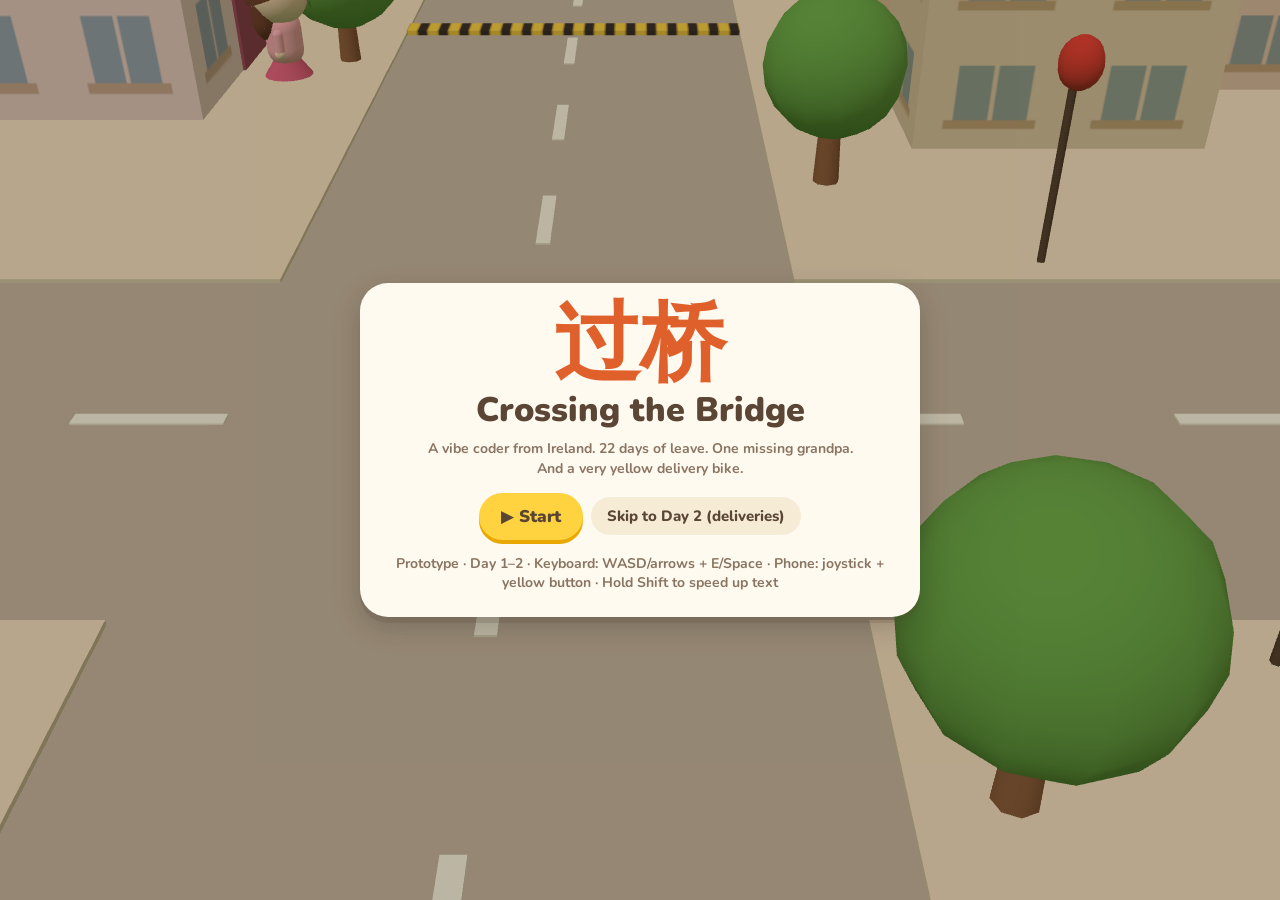
==== prototype/index.html @ b1d54d60 "Add playable browser prototype (Day 1-2: prologue, deliveries, Bowl Lab) Three.js prototype to test " ====
<!doctype html>
<html lang="en">
<head>
<meta charset="utf-8">
<meta name="viewport" content="width=device-width, initial-scale=1, maximum-scale=1, user-scalable=no">
<title>Crossing the Bridge</title>
<link rel="preconnect" href="https://fonts.googleapis.com">
<link rel="stylesheet" href="https://fonts.googleapis.com/css2?family=Nunito:wght@600;800;900&display=swap">
<link rel="stylesheet" href="style.css">
<script type="importmap">{ "imports": { "three": "./vendor/three.module.min.js" } }</script>
</head>
<body>
<canvas id="scene"></canvas>

<div id="ui">
  <div id="hud" class="hidden">
    <div id="hud-left">
      <div id="objective" class="pill hidden"></div>
      <div id="run-card" class="hidden"></div>
    </div>
    <div id="hud-right">
      <div id="clock" class="pill"></div>
      <div id="money" class="pill"></div>
      <button id="btn-orders" class="pill btn hidden">📱 Orders</button>
      <button id="btn-sound" class="pill btn" title="Sound on/off">🔊</button>
    </div>
    <div id="compass" class="hidden"><div id="compass-arrow">▲</div></div>
  </div>

  <div id="floating"></div>
  <div id="prompt" class="hidden"></div>
  <div id="toast" class="hidden"></div>

  <div id="dialogue" class="hidden">
    <div id="dlg-name"></div>
    <div id="dlg-zh"></div>
    <div id="dlg-text"></div>
    <div id="dlg-tr"></div>
    <div id="dlg-caret">▼</div>
  </div>
  <div id="choices" class="hidden"></div>

  <div id="panel" class="hidden"></div>
  <div id="danmaku"></div>
  <div id="reveal" class="hidden"></div>
  <div id="fade"><div id="fade-text"></div></div>

  <div id="touch" class="hidden">
    <div id="joy"><div id="joy-knob"></div></div>
    <button id="act-btn">E</button>
  </div>
</div>

<script type="module" src="src/main.js"></script>
</body>
</html>
---- prototype/style.css ----
:root {
  --cream: #fffaf0;
  --cream-2: #f6ecd6;
  --ink: #5b4636;
  --ink-soft: #8a7562;
  --duck: #ffd23f;
  --duck-dark: #e8a800;
  --berry: #4a7bd8;
  --good: #49b26a;
  --close: #f0b429;
  --bad: #e2574c;
  --shadow: 0 6px 0 rgba(91, 70, 54, 0.18), 0 10px 30px rgba(0, 0, 0, 0.18);
}

* { box-sizing: border-box; }

html, body {
  margin: 0;
  height: 100%;
  overflow: hidden;
  background: #bfe6ff;
  font-family: "Nunito", system-ui, sans-serif;
  color: var(--ink);
  -webkit-user-select: none;
  user-select: none;
  touch-action: none;
}

#scene { position: fixed; inset: 0; width: 100%; height: 100%; display: block; }
#ui { position: fixed; inset: 0; pointer-events: none; }
#ui > * { pointer-events: auto; }
#floating, #danmaku, #prompt, #toast, #fade { pointer-events: none !important; }
.hidden { display: none !important; }

button { font-family: inherit; color: inherit; cursor: pointer; }

/* ---------- HUD ---------- */
#hud { position: absolute; inset: 0; pointer-events: none; }
#hud button { pointer-events: auto; }
#hud-left { position: absolute; top: 12px; left: 12px; display: flex; flex-direction: column; gap: 8px; max-width: 60vw; }
#hud-right { position: absolute; top: 12px; right: 12px; display: flex; flex-wrap: wrap; justify-content: flex-end; gap: 8px; max-width: 50vw; }
.pill {
  background: var(--cream);
  border: none;
  border-radius: 999px;
  padding: 6px 14px;
  font-weight: 800;
  font-size: 15px;
  box-shadow: var(--shadow);
  white-space: nowrap;
}
.pill.btn:active { transform: translateY(2px); }
#objective { white-space: normal; border-radius: 18px; }
#btn-orders { background: var(--duck); }

#compass {
  position: absolute; top: 58px; left: 50%; transform: translateX(-50%);
  width: 46px; height: 46px; border-radius: 50%;
  background: var(--duck); box-shadow: var(--shadow);
  display: grid; place-items: center;
}
#compass-arrow { font-size: 22px; line-height: 1; }

#run-card {
  width: min(300px, 60vw);
  background: var(--cream); border-radius: 22px; padding: 10px 14px;
  box-shadow: var(--shadow); font-weight: 800; font-size: 14px;
}
.meter { display: flex; align-items: center; gap: 8px; margin-top: 6px; }
.meter .bar { flex: 1; height: 12px; border-radius: 99px; background: #eadfc8; overflow: hidden; }
.meter .fill { height: 100%; border-radius: 99px; transition: width 0.15s; }
.meter .val { width: 40px; text-align: right; font-size: 12px; }

/* ---------- floating bits ---------- */
.emote {
  position: absolute; transform: translate(-50%, -100%);
  font-size: 34px; animation: pop 0.35s ease-out;
  filter: drop-shadow(0 3px 0 rgba(0,0,0,0.15));
}
.bark {
  position: absolute; transform: translate(-50%, -100%);
  background: var(--cream); border-radius: 18px; padding: 6px 12px;
  font-weight: 800; font-size: 14px; max-width: 220px; text-align: center;
  box-shadow: var(--shadow); animation: pop 0.25s ease-out;
}
.bark::after {
  content: ""; position: absolute; left: 50%; bottom: -8px; transform: translateX(-50%);
  border: 8px solid transparent; border-top-color: var(--cream); border-bottom: 0;
}
@keyframes pop { from { transform: translate(-50%, -100%) scale(0.3); } to { transform: translate(-50%, -100%) scale(1); } }

#prompt {
  position: absolute; left: 50%; bottom: 120px; transform: translateX(-50%);
  background: var(--ink); color: var(--cream); border-radius: 999px;
  padding: 8px 16px; font-weight: 800; font-size: 15px;
}
#toast {
  position: absolute; left: 50%; top: 60px; transform: translateX(-50%);
  background: var(--ink); color: var(--cream); border-radius: 16px;
  padding: 10px 18px; font-weight: 800; font-size: 15px; text-align: center;
  max-width: min(520px, 90vw); box-shadow: var(--shadow);
}

/* ---------- dialogue (speech bubble) ---------- */
#dialogue {
  position: absolute; left: 50%; bottom: 18px; transform: translateX(-50%);
  width: min(720px, 94vw); min-height: 120px;
  background: var(--cream);
  border-radius: 48px / 40px;
  padding: 26px 34px 26px;
  box-shadow: var(--shadow);
  cursor: pointer;
}
#dlg-name {
  position: absolute; top: -16px; left: 34px;
  padding: 4px 18px; border-radius: 999px;
  color: #fff; font-weight: 900; font-size: 17px;
  transform: rotate(-3deg);
  box-shadow: 0 3px 0 rgba(0,0,0,0.15);
}
#dlg-zh { font-size: 14px; color: var(--ink-soft); font-weight: 600; min-height: 0; }
#dlg-zh:empty { display: none; }
#dlg-text { font-size: 20px; font-weight: 800; line-height: 1.4; }
#dlg-text .em { color: #e0602c; }
#dlg-tr { margin-top: 6px; font-size: 12px; color: var(--ink-soft); font-weight: 700; }
#dlg-tr:empty { display: none; }
#dlg-caret {
  position: absolute; right: 30px; bottom: 12px; color: var(--duck-dark);
  font-size: 16px; animation: bob 0.8s infinite ease-in-out; visibility: hidden;
}
#dialogue.done #dlg-caret { visibility: visible; }
@keyframes bob { 50% { transform: translateY(4px); } }

#choices {
  position: absolute; right: max(3vw, calc(50% - 360px)); bottom: 168px;
  display: flex; flex-direction: column; gap: 6px; align-items: flex-end;
}
#choices button {
  background: var(--cream); border: none; border-radius: 999px;
  padding: 10px 20px 10px 30px; font-size: 17px; font-weight: 800;
  box-shadow: var(--shadow); position: relative; text-align: left; max-width: 86vw;
}
#choices button.sel::before, #choices button:hover::before {
  content: "▶"; position: absolute; left: 10px; color: var(--duck-dark); font-size: 13px; top: 50%; transform: translateY(-50%);
}

/* ---------- panels ---------- */
#panel {
  position: absolute; inset: 0; display: grid; place-items: center;
  background: rgba(60, 45, 30, 0.35);
  overflow: auto; padding: 12px;
}
.card {
  background: var(--cream); border-radius: 28px; padding: 18px 20px;
  box-shadow: var(--shadow); width: min(560px, 96vw); max-height: 94vh; overflow: auto;
}
.card h2 { margin: 0 0 6px; font-size: 24px; font-weight: 900; }
.card h3 { margin: 12px 0 6px; font-size: 16px; font-weight: 900; }
.card p { margin: 6px 0; font-weight: 700; line-height: 1.4; }
.sub { color: var(--ink-soft); font-size: 14px; font-weight: 700; }
.row { display: flex; gap: 8px; flex-wrap: wrap; align-items: center; }
.btn-big {
  background: var(--duck); border: none; border-radius: 999px;
  padding: 12px 22px; font-size: 17px; font-weight: 900; box-shadow: 0 4px 0 var(--duck-dark);
}
.btn-big:active { transform: translateY(3px); box-shadow: 0 1px 0 var(--duck-dark); }
.btn-big:disabled { opacity: 0.45; }
.btn-soft {
  background: var(--cream-2); border: none; border-radius: 999px;
  padding: 9px 16px; font-size: 15px; font-weight: 800;
}
.btn-soft.on { background: var(--duck); }
.btn-soft:disabled { opacity: 0.4; }

/* title */
.title-card { text-align: center; }
.title-card .big { font-size: clamp(44px, 12vw, 86px); font-weight: 900; line-height: 1; color: #e0602c; }
.title-card .en { font-size: clamp(22px, 5vw, 34px); font-weight: 900; }

/* phone */
.phone {
  width: min(380px, 96vw); height: min(680px, 92vh);
  background: #222; border-radius: 38px; padding: 12px;
  box-shadow: var(--shadow); display: flex;
}
.phone-screen {
  flex: 1; border-radius: 28px; overflow: hidden; display: flex; flex-direction: column;
  background: #f4f4f6;
}
.app-bar { padding: 14px 16px; font-weight: 900; font-size: 17px; display: flex; align-items: center; gap: 8px; }
.chat { flex: 1; overflow-y: auto; padding: 12px; display: flex; flex-direction: column; gap: 8px; }
.msg { max-width: 82%; padding: 9px 13px; border-radius: 18px; font-size: 14px; font-weight: 700; line-height: 1.35; white-space: pre-wrap; }
.msg.me { align-self: flex-end; background: #3b82f6; color: #fff; border-bottom-right-radius: 6px; }
.msg.ai { align-self: flex-start; background: #fff; border-bottom-left-radius: 6px; box-shadow: 0 1px 2px rgba(0,0,0,0.08); }
.msg.boss { align-self: flex-start; background: #ffe2c6; border-bottom-left-radius: 6px; }
.msg.sys { align-self: center; background: transparent; color: #888; font-size: 12px; }
.composer { display: flex; gap: 8px; padding: 10px; background: #fff; border-top: 1px solid #e6e6e6; }
.composer .field {
  flex: 1; min-height: 40px; border-radius: 20px; background: #f0f0f3; padding: 10px 14px;
  font-size: 14px; font-weight: 700; color: #333; cursor: text;
}
.composer .field.hint { color: #999; }
.composer button { border: none; border-radius: 20px; background: #3b82f6; color: #fff; font-weight: 900; padding: 0 16px; }
.composer input { flex: 1; border-radius: 20px; border: 2px solid #3b82f6; padding: 8px 14px; font: 800 15px Nunito, sans-serif; }
.closed-stamp {
  color: var(--bad); font-weight: 900; font-size: 26px; border: 4px solid var(--bad);
  border-radius: 10px; padding: 2px 10px; display: inline-block; transform: rotate(-8deg); margin-top: 4px;
}
.shake { animation: shake 0.5s; }
@keyframes shake { 20%,60% { transform: translateX(-10px); } 40%,80% { transform: translateX(10px); } }

/* duck app */
.duck-app { background: #fff8dc; }
.duck-app .app-bar { background: var(--duck); }
.order {
  background: #fff; border-radius: 18px; padding: 12px; box-shadow: 0 2px 0 #f0e2b0;
  font-size: 14px; font-weight: 700;
}
.order.done { opacity: 0.45; }
.order .top { display: flex; justify-content: space-between; font-weight: 900; font-size: 15px; }
.order .pay { color: #c27c00; }
.note { margin-top: 6px; background: #fff6d6; border-radius: 12px; padding: 8px 10px; }
.note .zh { font-size: 15px; }
.note .tr { color: #6b5a3a; font-style: italic; margin-top: 4px; }
.goggle { font-size: 12px; font-weight: 900; color: #7a52c7; }
.tags { display: flex; gap: 6px; margin-top: 6px; flex-wrap: wrap; }
.tag { background: #f3ead2; border-radius: 99px; padding: 2px 8px; font-size: 12px; }

/* bag puzzle */
.bag-wrap { display: flex; gap: 14px; flex-wrap: wrap; justify-content: center; align-items: flex-start; }
.bag {
  display: grid; gap: 3px; padding: 10px; border-radius: 18px;
  background: var(--duck); box-shadow: inset 0 0 0 4px var(--duck-dark);
}
.cell { width: 58px; height: 58px; border-radius: 10px; background: rgba(255,255,255,0.55); position: relative; }
.cell.col-hover { background: rgba(255,255,255,0.85); }
.piece {
  position: absolute; border-radius: 12px; display: grid; place-items: center;
  font-size: 30px; box-shadow: inset 0 -4px 0 rgba(0,0,0,0.12); pointer-events: none;
}
.piece.bad { outline: 4px solid var(--bad); }
.tray { display: flex; flex-direction: column; gap: 8px; min-width: 200px; flex: 1; }
.item {
  display: flex; gap: 10px; align-items: center; background: #fff; border-radius: 14px; padding: 8px 10px;
  border: 3px solid transparent; font-weight: 800; font-size: 14px; text-align: left;
}
.item.sel { border-color: var(--duck-dark); }
.item.used { opacity: 0.35; }
.item .ico { font-size: 28px; }
.item .rule { font-size: 12px; color: var(--ink-soft); }
.warn { color: var(--bad); font-weight: 800; font-size: 14px; }

/* bowl lab */
.lab-top { display: flex; gap: 14px; align-items: center; flex-wrap: wrap; }
.bowl-svg { width: 170px; height: 150px; flex: none; }
.slot { margin-top: 10px; }
.slot .opts { display: flex; gap: 6px; flex-wrap: wrap; margin-top: 4px; }
.fb { margin-top: 4px; font-size: 14px; font-weight: 800; padding: 6px 10px; border-radius: 12px; }
.fb.good { background: #dff3e4; color: #23743d; }
.fb.close { background: #fbefd0; color: #8a6200; }
.fb.bad { background: #f9dcd9; color: #a3322a; }

/* peek minigame */
.peek-stage {
  height: 210px; border-radius: 20px; position: relative; overflow: hidden;
  background: linear-gradient(#f6e0c4, #e9c99e);
}
.peek-stage .stove { position: absolute; right: 30px; bottom: 30px; font-size: 54px; }
.peek-stage .cook { position: absolute; right: 70px; bottom: 60px; font-size: 76px; transition: transform 0.15s; }
.peek-stage .cook.front { transform: scaleX(-1); }
.peek-stage .notes { position: absolute; right: 60px; top: 18px; font-size: 26px; }
.peek-stage .you { position: absolute; left: 10px; bottom: 30px; font-size: 64px; transition: left 0.1s; }
.peek-stage .door { position: absolute; left: 0; top: 0; bottom: 0; width: 26px; background: #a8754a; }
.hold-btn { width: 100%; margin-top: 12px; padding: 16px; font-size: 18px; }

/* results */
.stars { font-size: 34px; letter-spacing: 2px; }
.finding {
  display: flex; gap: 10px; align-items: center; background: #fff3c4; border-radius: 14px; padding: 8px 12px; margin-top: 6px;
  font-weight: 800;
}
.finding .ico { font-size: 26px; }

/* livestream danmaku */
#danmaku { position: absolute; inset: 0; overflow: hidden; }
.dm {
  position: absolute; white-space: nowrap; font-weight: 900; font-size: 22px; color: #fff;
  text-shadow: 0 2px 0 #000, 0 0 6px rgba(0,0,0,0.6);
  animation: dm linear forwards;
}
@keyframes dm { from { transform: translateX(100vw); } to { transform: translateX(-120%); } }
.live-badge {
  position: absolute; top: 12px; left: 50%; transform: translateX(-50%);
  background: #ff2d55; color: #fff; font-weight: 900; padding: 4px 12px; border-radius: 8px;
}

/* food reveal (God of Cookery moment) */
#reveal {
  position: absolute; inset: 0; display: grid; place-items: center; overflow: hidden;
  background: radial-gradient(circle, rgba(255,240,180,0.95) 0%, rgba(255,170,60,0.92) 60%, rgba(150,50,20,0.95) 100%);
}
#reveal .rays {
  position: absolute; left: 50%; top: 50%; width: 260vmax; height: 260vmax; margin: -130vmax 0 0 -130vmax;
  background: repeating-conic-gradient(rgba(255,255,255,0.35) 0 8deg, rgba(255,255,255,0) 8deg 20deg);
  animation: spin 9s linear infinite;
}
#reveal .inner { position: relative; text-align: center; padding: 20px; animation: zoom 3.2s ease-out forwards; }
#reveal .dish { font-size: clamp(80px, 22vw, 150px); }
#reveal .head { font-size: clamp(34px, 8vw, 62px); font-weight: 900; color: #fff; text-shadow: 0 4px 0 #b3401a, 0 0 20px #ffb347; }
#reveal .desc { font-size: clamp(16px, 3.6vw, 22px); font-weight: 800; color: #5a2a0a; max-width: 560px; margin: 8px auto 0; }
@keyframes spin { to { transform: rotate(360deg); } }
@keyframes zoom { from { transform: scale(0.6); opacity: 0; } 15% { opacity: 1; } to { transform: scale(1.05); } }

/* fade + chapter cards */
#fade {
  position: absolute; inset: 0; background: #2b2118; opacity: 0; transition: opacity 0.6s;
  display: grid; place-items: center;
}
#fade.on { opacity: 1; }
#fade-text { color: var(--cream); text-align: center; font-weight: 900; font-size: clamp(26px, 6vw, 44px); white-space: pre-line; }
#fade-text small { display: block; font-size: 0.5em; color: #d8c6a8; margin-top: 8px; }

/* touch controls */
#touch { position: absolute; inset: auto 0 0 0; height: 0; }
#joy {
  position: absolute; left: 22px; bottom: 26px; width: 120px; height: 120px; border-radius: 50%;
  background: rgba(255, 250, 240, 0.45); box-shadow: inset 0 0 0 3px rgba(91,70,54,0.25);
}
#joy-knob {
  position: absolute; left: 35px; top: 35px; width: 50px; height: 50px; border-radius: 50%;
  background: var(--cream); box-shadow: var(--shadow);
}
#act-btn {
  position: absolute; right: 24px; bottom: 40px; width: 80px; height: 80px; border-radius: 50%;
  border: none; background: var(--duck); font-size: 18px; font-weight: 900; box-shadow: 0 5px 0 var(--duck-dark);
}
#act-btn:active { transform: translateY(3px); box-shadow: 0 2px 0 var(--duck-dark); }
body.touch #prompt { bottom: 140px; }
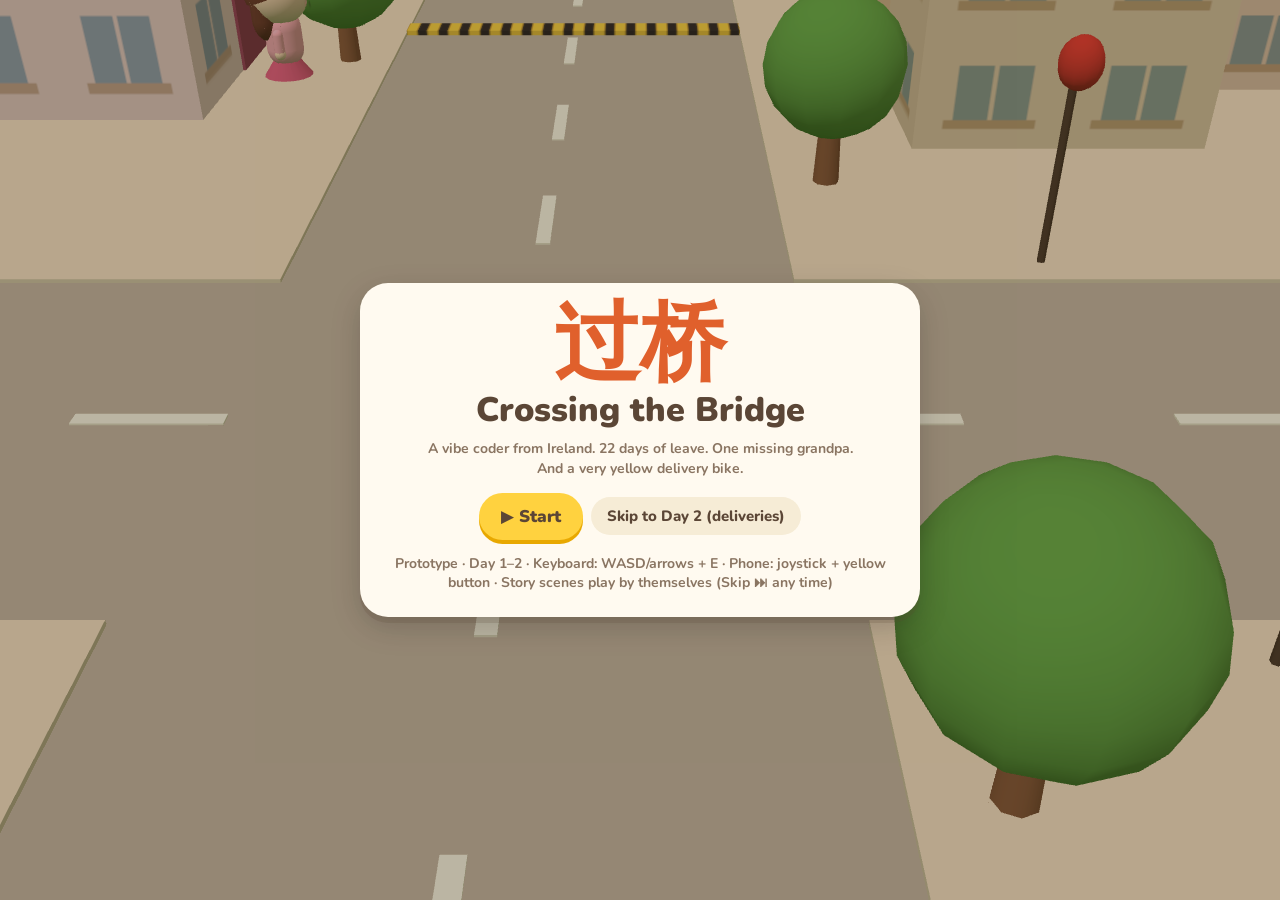
==== commit 55580942: "Prototype: auto-playing cutscenes instead of tap-to-continue Story moments now run as cutscenes: let" ====
--- a/prototype/index.html
+++ b/prototype/index.html
@@ -27,6 +27,10 @@
     <div id="compass" class="hidden"><div id="compass-arrow">▲</div></div>
   </div>
 
+  <div id="cine-top" class="cine-bar"><button id="cine-skip">Skip ⏭</button></div>
+  <div id="cine-bot" class="cine-bar"></div>
+  <div id="result-pop" class="hidden"></div>
+
   <div id="floating"></div>
   <div id="prompt" class="hidden"></div>
   <div id="toast" class="hidden"></div>
@@ -36,7 +40,7 @@
     <div id="dlg-zh"></div>
     <div id="dlg-text"></div>
     <div id="dlg-tr"></div>
-    <div id="dlg-caret">▼</div>
+    <div id="dlg-track"><div id="dlg-timer"></div></div>
   </div>
   <div id="choices" class="hidden"></div>
 
--- a/prototype/style.css
+++ b/prototype/style.css
@@ -124,12 +124,12 @@
 #dlg-text .em { color: #e0602c; }
 #dlg-tr { margin-top: 6px; font-size: 12px; color: var(--ink-soft); font-weight: 700; }
 #dlg-tr:empty { display: none; }
-#dlg-caret {
-  position: absolute; right: 30px; bottom: 12px; color: var(--duck-dark);
-  font-size: 16px; animation: bob 0.8s infinite ease-in-out; visibility: hidden;
-}
-#dialogue.done #dlg-caret { visibility: visible; }
-@keyframes bob { 50% { transform: translateY(4px); } }
+#dlg-track {
+  position: absolute; left: 34px; right: 34px; bottom: 12px; height: 4px;
+  border-radius: 99px; background: rgba(232, 168, 0, 0.15); overflow: hidden; visibility: hidden;
+}
+#dialogue.done #dlg-track { visibility: visible; }
+#dlg-timer { height: 100%; width: 0; background: var(--duck-dark); border-radius: 99px; }
 
 #choices {
   position: absolute; right: max(3vw, calc(50% - 360px)); bottom: 168px;
@@ -336,3 +336,36 @@
 }
 #act-btn:active { transform: translateY(3px); box-shadow: 0 2px 0 var(--duck-dark); }
 body.touch #prompt { bottom: 140px; }
+
+/* ---------- cutscenes ---------- */
+.cine-bar {
+  position: absolute; left: 0; right: 0; height: 11vh; background: #120d09;
+  transition: transform 0.5s ease; pointer-events: none;
+}
+#cine-top { top: 0; transform: translateY(-100%); }
+#cine-bot { bottom: 0; transform: translateY(100%); }
+body.cine #cine-top, body.cine #cine-bot { transform: none; }
+#cine-skip {
+  position: absolute; right: max(14px, env(safe-area-inset-right, 0px)); bottom: 10px;
+  background: rgba(255, 250, 240, 0.16); color: var(--cream); border: none; border-radius: 999px;
+  padding: 6px 14px; font-weight: 800; font-size: 14px; opacity: 0; pointer-events: none; transition: opacity 0.4s;
+}
+body.cine #cine-skip { opacity: 1; pointer-events: auto; }
+body.cine #hud, body.cine #prompt, body.cine #touch, body.cine #toast { display: none !important; }
+body.cine #dialogue { bottom: calc(11vh - 34px); }
+body.cine #choices { bottom: calc(11vh + 120px); }
+
+/* delivery results: slides in, fades out by itself */
+#result-pop {
+  position: absolute; right: 12px; top: 64px; width: min(340px, 86vw);
+  background: var(--cream); border-radius: 24px; padding: 14px 16px; box-shadow: var(--shadow);
+  animation: slidein 0.4s ease-out; pointer-events: none;
+}
+#result-pop h2 { margin: 0; font-size: 20px; font-weight: 900; }
+#result-pop p { margin: 4px 0; font-weight: 700; font-size: 14px; }
+#result-pop .stars { font-size: 26px; }
+#result-pop.out { animation: slideout 0.5s ease-in forwards; }
+@keyframes slidein { from { transform: translateX(120%); } to { transform: none; } }
+@keyframes slideout { to { transform: translateX(120%); opacity: 0; } }
+body.cine #result-pop { display: none; }
+#result-pop h3 { margin: 8px 0 4px; font-size: 14px; font-weight: 900; }
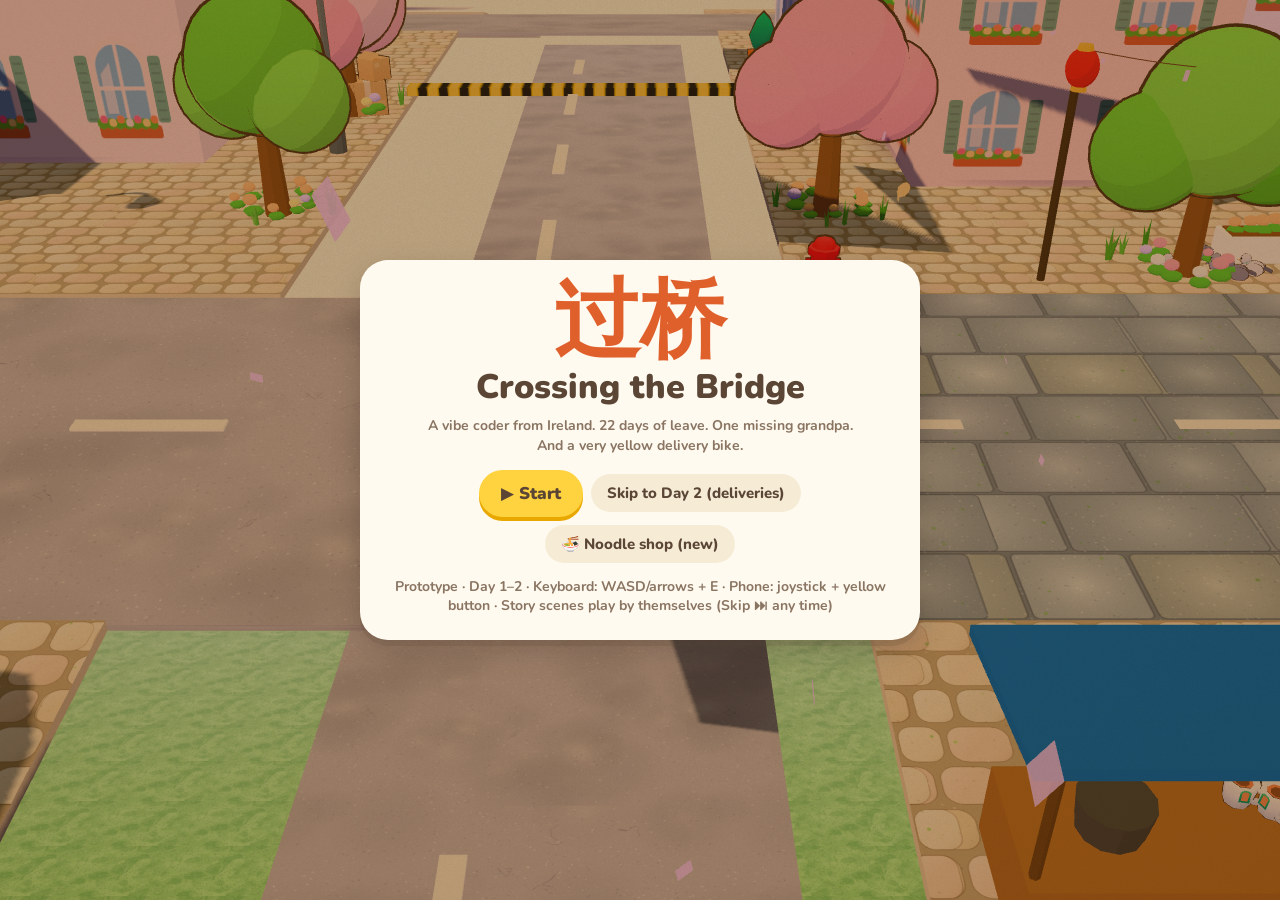
==== commit a2c80d63: "The noodle shop, drawn like Good Pizza, Great Pizza A fully hand-drawn 2D shop (shop2d.js) on the sa" ====
--- a/prototype/index.html
+++ b/prototype/index.html
@@ -5,7 +5,7 @@
 <meta name="viewport" content="width=device-width, initial-scale=1, maximum-scale=1, user-scalable=no">
 <title>Crossing the Bridge</title>
 <link rel="preconnect" href="https://fonts.googleapis.com">
-<link rel="stylesheet" href="https://fonts.googleapis.com/css2?family=Nunito:wght@600;800;900&display=swap">
+<link rel="stylesheet" href="https://fonts.googleapis.com/css2?family=Nunito:wght@600;800;900&family=Patrick+Hand&display=swap">
 <link rel="stylesheet" href="style.css">
 <script type="importmap">{ "imports": { "three": "./vendor/three.module.min.js" } }</script>
 </head>
--- a/prototype/style.css
+++ b/prototype/style.css
@@ -369,3 +369,388 @@
 @keyframes slideout { to { transform: translateX(120%); opacity: 0; } }
 body.cine #result-pop { display: none; }
 #result-pop h3 { margin: 8px 0 4px; font-size: 14px; font-weight: 900; }
+
+/* ---------- grandma's kitchen (Cooking Mama / Papa's style) ---------- */
+.kitchen {
+  width: min(600px, 98vw); max-height: 96vh; overflow: auto;
+  background: var(--cream); border: 6px solid #b8432f; border-radius: 30px;
+  padding: 12px 14px 14px; box-shadow: var(--shadow);
+}
+.k-steps { display: flex; gap: 4px; flex-wrap: wrap; justify-content: center; }
+.k-step {
+  font-size: 12px; font-weight: 900; padding: 4px 10px; border-radius: 99px;
+  background: #f3e4d2; color: #a07c5e;
+}
+.k-step.on { background: #b8432f; color: #fff; }
+.k-step.done { background: #dff3e4; color: #23743d; }
+.k-title { margin: 8px 0 6px; font-size: 22px; font-weight: 900; text-align: center; color: #8a2f20; }
+.k-stage { position: relative; }
+.k-canvas { width: min(100%, calc(44vh * 560 / 340)); aspect-ratio: 560 / 340; display: block; margin: 0 auto; border-radius: 20px; border: 4px solid #5b4636; touch-action: none; }
+.k-msg { text-align: center; font-weight: 800; font-size: 14px; margin: 8px 0 4px; min-height: 1.2em; }
+.kitchen .hold-btn { margin-top: 6px; }
+.k-ui { margin-top: 6px; }
+.k-ui > .k-bin { margin: 4px; }
+.k-bins { display: flex; flex-wrap: wrap; gap: 6px; justify-content: center; margin-top: 6px; }
+.k-bin {
+  display: flex; flex-direction: column; align-items: center; gap: 2px; min-width: 76px;
+  background: #fff; border: 3px solid #ecd9c2; border-radius: 16px; padding: 6px 8px;
+  font-weight: 800; font-size: 12px; box-shadow: 0 3px 0 #ecd9c2;
+}
+.k-bin .ico { font-size: 28px; }
+.k-bin:active { transform: translateY(2px); }
+.k-bin:disabled { opacity: 0.4; }
+.k-bin.used { opacity: 0.35; }
+.k-bin.extra { border-color: #ffd23f; box-shadow: 0 3px 0 #ffd23f; }
+.k-stamp {
+  position: absolute; left: 50%; top: 45%; transform: translate(-50%, -50%) rotate(-12deg);
+  font-size: clamp(40px, 11vw, 72px); font-weight: 900; color: #fff; padding: 4px 22px; border-radius: 18px;
+  border: 6px solid #fff; animation: stamp 0.35s cubic-bezier(.2,1.6,.4,1); pointer-events: none;
+  text-shadow: 0 3px 0 rgba(0,0,0,0.2);
+}
+.k-stamp.perfect { background: #ff4f8b; }
+.k-stamp.great { background: #f08a4b; }
+.k-stamp.ok { background: #49b26a; }
+.k-stamp.oops { background: #7d8590; }
+@keyframes stamp { from { transform: translate(-50%, -50%) rotate(-12deg) scale(2.4); opacity: 0; } }
+.k-ticket { background: #fffdf6; border: 3px dashed #d9c3a5; border-radius: 16px; padding: 10px 12px; }
+.k-ticket .meter .bar { height: 10px; }
+.k-total { font-size: 26px; font-weight: 900; color: #e0602c; }
+.kitchen.build .k-canvas { width: min(100%, calc(30vh * 560 / 340)); }
+.k-hint {
+  position: absolute; left: 50%; top: 50%; transform: translate(-50%, -50%);
+  display: flex; flex-direction: column; align-items: center; gap: 4px;
+  background: rgba(255, 255, 255, 0.92); border-radius: 20px; padding: 10px 18px;
+  font-weight: 900; font-size: 18px; color: #8a2f20; pointer-events: none; animation: kpop 0.25s ease-out;
+}
+.k-hint .hand { font-size: 44px; animation: tap 0.5s ease-in-out infinite; }
+@keyframes tap { 50% { transform: translateY(8px) scale(0.92); } }
+.k-grandma {
+  position: absolute; left: 50%; bottom: 10px; transform: translateX(-50%);
+  background: #fff; border-radius: 999px; padding: 8px 16px; font-weight: 900; font-size: 16px;
+  color: #c0587e; box-shadow: var(--shadow); white-space: nowrap; pointer-events: none;
+}
+.k-grandma.fix { color: #e0602c; }
+@keyframes kpop { from { transform: translate(-50%, -50%) scale(0.5); opacity: 0; } }
+
+/* ---------- noodle shop (Papa's style) ---------- */
+.shop {
+  width: min(720px, 98vw); max-height: 96vh; overflow: auto;
+  background: #fffaf2; border: 6px solid #d63c2f; border-radius: 28px; padding: 12px 14px;
+  box-shadow: var(--shadow); display: flex; flex-direction: column; gap: 10px;
+}
+.shop-top { display: flex; justify-content: space-between; align-items: center; font-weight: 900; font-size: 16px; gap: 8px; }
+.shop-rail {
+  display: flex; gap: 8px; overflow-x: auto; padding: 8px; min-height: 92px;
+  background: #5b4636; border-radius: 16px; align-items: center;
+}
+.shop-rail .sub { color: #e8dcc8; }
+.ticket {
+  flex: none; background: #fffdf6; border: 3px solid transparent; border-radius: 10px; padding: 6px 8px;
+  text-align: left; font-weight: 800; font-size: 12px; box-shadow: 0 3px 0 rgba(0,0,0,0.25); min-width: 120px;
+}
+.ticket.on { border-color: var(--duck); transform: translateY(-3px); }
+.t-head { font-size: 14px; font-weight: 900; }
+.t-row { font-size: 20px; letter-spacing: 1px; }
+.t-foot { color: var(--ink-soft); }
+.shop-tabs { display: flex; gap: 6px; }
+.shop-tabs button {
+  flex: 1; border: none; border-radius: 14px; padding: 10px; font-weight: 900; font-size: 15px;
+  background: var(--cream-2); position: relative;
+}
+.shop-tabs button.on { background: var(--duck); }
+.badge { position: absolute; top: -6px; right: 6px; background: #e2574c; color: #fff; border-radius: 99px; padding: 0 6px; font-size: 12px; }
+.badge:empty { display: none; }
+.shop-station { min-height: 230px; }
+.shop-msg { min-height: 1.4em; font-weight: 800; font-size: 14px; text-align: center; color: #8a2f20; }
+.counter { display: flex; flex-direction: column; gap: 8px; }
+.guest { display: flex; align-items: center; gap: 12px; background: #fff; border-radius: 16px; padding: 8px 12px; box-shadow: 0 2px 0 #eadfc8; }
+.g-body { flex: 1; min-width: 0; }
+.g-ring, .b-ring { position: relative; width: 56px; height: 56px; flex: none; }
+.b-ring { width: 120px; height: 120px; }
+.g-ico, .b-ico { position: absolute; inset: 0; display: grid; place-items: center; font-size: 28px; }
+.b-ico { font-size: 54px; }
+.ring { width: 100%; height: 100%; }
+.ring circle { fill: none; stroke-width: 5; }
+.r-bg { stroke: #ece4d4; }
+.r-zone { stroke: #b9ecc4; stroke-width: 7; }
+.r-fg { stroke-linecap: round; transition: stroke 0.2s; }
+.baskets { display: flex; gap: 18px; justify-content: center; flex-wrap: wrap; }
+.basket { display: flex; flex-direction: column; align-items: center; gap: 6px; background: #fff; border-radius: 18px; padding: 12px 16px; min-width: 170px; }
+.b-label { font-weight: 900; font-size: 13px; }
+.build { display: flex; gap: 14px; flex-wrap: wrap; align-items: flex-start; }
+.bowl {
+  width: 150px; height: 150px; border-radius: 50%; flex: none; margin: 0 auto;
+  background: radial-gradient(circle, var(--broth) 60%, #ffffff 62%); border: 6px solid #5b7fb5;
+  display: grid; place-items: center;
+}
+.bowl-in { display: flex; flex-wrap: wrap; justify-content: center; gap: 2px; max-width: 100px; font-size: 26px; }
+.b-side { flex: 1; min-width: 240px; display: flex; flex-direction: column; gap: 8px; }
+.tbl { overflow-x: auto; }
+.tbl table { border-collapse: collapse; width: 100%; font-size: 13px; font-variant-numeric: tabular-nums; }
+.tbl th, .tbl td { padding: 4px 6px; border-bottom: 1px solid #eadfc8; text-align: left; white-space: nowrap; }
+#panel.dim { background: rgba(40, 30, 20, 0.55); backdrop-filter: blur(6px); -webkit-backdrop-filter: blur(6px); }
+
+/* ---------- opening: the flight card ---------- */
+.flight { display: grid; gap: 12px; justify-items: center; width: min(640px, 96vw); }
+.route { width: 100%; background: #2f5d8a; border-radius: 26px; box-shadow: var(--shadow); }
+.route text { fill: #fffaf0; font: 900 17px "Nunito", system-ui, sans-serif; }
+.fl-phone {
+  background: #f6f0ff; border: 4px solid #2b2238; border-radius: 22px; padding: 12px 16px;
+  font-weight: 800; line-height: 1.45; box-shadow: var(--shadow); width: min(320px, 90vw); color: #3d2f5a;
+  animation: popin 0.4s 0.6s both;
+}
+
+/* ---------- SIM card: the Judge (haggling calculator) ---------- */
+.judge {
+  position: absolute; left: 50%; bottom: 12px; transform: translateX(-50%);
+  width: min(380px, 96vw); background: #2f6fb6; border-radius: 26px; padding: 12px;
+  box-shadow: var(--shadow); color: #fff; animation: sheet 0.35s cubic-bezier(.2, 1.4, .4, 1) both;
+}
+@keyframes sheet { from { transform: translate(-50%, 110%); } to { transform: translate(-50%, 0); } }
+.j-top { display: flex; justify-content: space-between; align-items: center; font-weight: 900; margin-bottom: 8px; }
+.j-cups span { font-size: 20px; margin-right: 2px; transition: filter .3s, opacity .3s; }
+.j-cups .cold { filter: grayscale(1); opacity: .35; }
+.j-num { background: rgba(0, 0, 0, .25); border-radius: 10px; padding: 3px 8px; font-size: 14px; letter-spacing: .5px; }
+.j-lcd { display: grid; grid-template-columns: 1fr 1fr; gap: 8px; background: #c9d8b4; color: #24301c; border-radius: 14px; padding: 8px 12px; border: 3px solid #1d3b5f; }
+.j-lcd small { display: block; font-size: 10px; font-weight: 900; opacity: .7; }
+.j-lcd b { font: 900 26px ui-monospace, "SFMono-Regular", Menlo, monospace; }
+.j-keys { display: grid; grid-template-columns: repeat(3, 1fr); gap: 6px; margin: 10px 0; }
+.j-keys button, .j-acts button {
+  border: 0; border-radius: 14px; padding: 9px 0; font: 900 20px "Nunito", system-ui, sans-serif;
+  background: var(--cream); color: var(--ink); box-shadow: 0 4px 0 rgba(0, 0, 0, .25); cursor: pointer;
+}
+.j-keys button:active, .j-acts button:active { transform: translateY(3px); box-shadow: 0 1px 0 rgba(0, 0, 0, .25); }
+.j-keys .ok { background: var(--duck); }
+.j-acts { display: grid; grid-template-columns: 1.3fr 1fr 1fr; gap: 6px; }
+.j-acts button { font-size: 15px; padding: 7px 4px; line-height: 1.1; }
+.j-acts small { display: block; font-size: 11px; color: var(--ink-soft); }
+
+/* ---------- SIM card: passport + real-name form ---------- */
+.reg { display: flex; flex-wrap: wrap; gap: 14px; justify-content: center; align-items: flex-start; }
+.passport {
+  width: min(240px, 92vw); background: #1f5a3c; color: #f3e5b5; border-radius: 18px; padding: 14px;
+  box-shadow: var(--shadow); display: grid; gap: 8px; transform: rotate(-2deg);
+}
+.pp-head { font-weight: 900; letter-spacing: 2px; font-size: 12px; text-align: center; }
+.pp-photo { width: 64px; height: 76px; background: #f3e5b5; border-radius: 8px; display: grid; place-items: center; font-size: 34px; justify-self: center; }
+.passport label { font-size: 12px; font-weight: 800; opacity: .85; }
+.passport input { font: 900 18px "Nunito", system-ui, sans-serif; border: 0; border-radius: 10px; padding: 8px 10px; width: 100%; color: var(--ink); }
+.regform {
+  width: min(330px, 92vw); background: #fff; border-radius: 6px; padding: 14px 16px; box-shadow: var(--shadow);
+  background-image: repeating-linear-gradient(transparent 0 33px, #e8eef8 33px 34px); transform: rotate(1deg);
+}
+.rf-head { font-weight: 900; color: #b8322a; border-bottom: 3px double #b8322a; padding-bottom: 6px; margin-bottom: 6px; }
+.rf-row { display: grid; grid-template-columns: 96px 1fr auto; gap: 6px; align-items: center; min-height: 34px; }
+.rf-row span { font-size: 12px; font-weight: 800; color: var(--ink-soft); }
+.rf-row b { font: 700 19px "Segoe Print", "Comic Sans MS", cursive; color: #1d3b8f; overflow-wrap: anywhere; }
+.rf-row .fix { font-size: 12px; padding: 4px 8px; }
+.flash { position: absolute; inset: 0; background: #fff; animation: flash 0.7s ease-out both; pointer-events: none; }
+@keyframes flash { from { opacity: 1; } to { opacity: 0; } }
+
+/* ---------- Day 1 cooking stages ---------- */
+.cook {
+  position: absolute; inset: 0; display: flex; gap: 12px; align-items: center; justify-content: center;
+  padding: 12px; background: rgba(40, 30, 20, .55); opacity: 0; transition: opacity .4s;
+}
+.cook.in { opacity: 1; }
+.cook-quiet { background: rgba(10, 6, 12, .82); transition-duration: 1.2s; }
+.ck-frame { position: relative; flex: 1 1 auto; max-width: min(900px, calc((100vh - 24px) * 560 / 340)); }
+.ck-frame canvas { display: block; width: 100%; height: auto; border-radius: 22px; box-shadow: var(--shadow); touch-action: none; cursor: grab; }
+.cook-quiet .ck-frame canvas { border-radius: 8px; box-shadow: 0 0 80px rgba(255, 170, 90, .25); }
+.ck-cap, .ck-hint { position: absolute; left: 50%; transform: translateX(-50%); text-align: center; pointer-events: none; opacity: 0; transition: opacity .5s; white-space: nowrap; }
+.ck-cap.on, .ck-hint.on { opacity: 1; }
+.ck-cap { bottom: 34px; font-weight: 900; font-size: 20px; color: #fff; text-shadow: 0 2px 6px rgba(0, 0, 0, .6); }
+.ck-hint { bottom: 8px; font-weight: 800; font-size: 14px; color: #fff; background: rgba(0, 0, 0, .4); border-radius: 99px; padding: 3px 12px; }
+.cook-live .ck-cap { display: none; }
+.cook-live .ck-hint { bottom: 10px; background: var(--duck); color: var(--ink); font-size: 15px; }
+.ck-chat {
+  flex: 0 0 230px; align-self: stretch; max-height: 92vh; display: flex; flex-direction: column;
+  background: #f6f0ff; border: 5px solid #2b2238; border-radius: 26px; overflow: hidden; box-shadow: var(--shadow);
+}
+.ck-chat-head { display: flex; gap: 8px; align-items: center; padding: 10px 12px; background: #efe9ff; border-bottom: 2px solid #ddd2f7; font-size: 15px; }
+.ck-chat-head small { color: var(--good); font-weight: 800; margin-left: auto; }
+.ck-pp { width: 26px; height: 26px; border-radius: 50%; background: #7a52c7; color: #fff; display: grid; place-items: center; font-weight: 900; }
+.ck-msgs { flex: 1; overflow-y: auto; padding: 10px; display: flex; flex-direction: column; gap: 8px; }
+.ck-b { max-width: 92%; padding: 8px 11px; border-radius: 16px; font-weight: 800; font-size: 14px; line-height: 1.3; animation: popin .3s both; }
+.ck-b.pp { background: #fff; color: #3d2f5a; border-bottom-left-radius: 4px; }
+.ck-b.me { background: #7a52c7; color: #fff; align-self: flex-end; border-bottom-right-radius: 4px; }
+.ck-sure { margin: 8px; border: 0; border-radius: 14px; padding: 9px; font: 900 15px "Nunito", system-ui, sans-serif; background: #fff; color: #7a52c7; box-shadow: 0 3px 0 #ddd2f7; cursor: pointer; }
+.ck-sure:disabled { opacity: .45; }
+@media (max-width: 720px), (max-aspect-ratio: 1/1) {
+  .cook { flex-direction: column; justify-content: flex-start; gap: 8px; padding: 8px; }
+  .ck-frame { width: 100%; flex: 0 0 auto; }
+  .ck-chat { flex: 0 1 auto; width: 100%; max-height: 34vh; order: 2; }
+  .ck-cap { font-size: 16px; bottom: 30px; white-space: normal; width: 92%; }
+}
+@keyframes popin { from { transform: scale(0.6); opacity: 0; } }
+
+/* speed lines at top speed on the e-bike */
+#speedlines {
+  position: absolute; inset: -10%; pointer-events: none !important; opacity: 0; transition: opacity .25s;
+  background: repeating-conic-gradient(from 0deg at 50% 55%, rgba(255,255,255,.55) 0deg 1.2deg, transparent 1.2deg 9deg);
+  -webkit-mask-image: radial-gradient(circle at 50% 55%, transparent 38%, #000 75%);
+  mask-image: radial-gradient(circle at 50% 55%, transparent 38%, #000 75%);
+  animation: speedspin 0.6s linear infinite;
+}
+@keyframes speedspin { to { transform: rotate(2deg); } }
+
+
+/* opening: colour grades and a quiet lower-third caption */
+body.grade-memory #scene { filter: sepia(0.22) saturate(1.3) brightness(1.05) contrast(1.02); transition: filter .4s; }
+body.grade-dublin #scene { filter: saturate(0.6) brightness(0.92) contrast(0.97) hue-rotate(-6deg); transition: filter .4s; }
+body.grade-memory #ui::before, body.grade-dublin #ui::before {
+  content: ""; position: absolute; inset: 0; pointer-events: none;
+  background: radial-gradient(ellipse at center, transparent 55%, rgba(60, 30, 10, .35) 100%);
+}
+body.grade-dublin #ui::before { background: radial-gradient(ellipse at center, transparent 50%, rgba(10, 20, 35, .45) 100%); }
+.lower3 {
+  position: absolute; left: 6vw; bottom: 16vh; color: #fffaf0; font-weight: 800; font-size: 17px; letter-spacing: .5px;
+  text-shadow: 0 2px 8px rgba(0, 0, 0, .45); opacity: 0; animation: l3in .6s .2s forwards; pointer-events: none !important;
+}
+.lower3.out { animation: l3out .6s forwards; }
+@keyframes l3in { to { opacity: 1; } }
+@keyframes l3out { from { opacity: 1; } to { opacity: 0; } }
+
+/* ---------- the 3D kitchen HUD ---------- */
+body.cooking #hud, body.cooking #touch { display: none !important; }
+.k3 { position: absolute; inset: 0; pointer-events: none !important; }
+.k3 > * { pointer-events: auto; }
+.k3-top { position: absolute; left: 50%; top: 10px; transform: translateX(-50%); text-align: center; width: min(720px, 96vw); pointer-events: none !important; }
+.k3-bottom { position: absolute; left: 50%; bottom: 14px; transform: translateX(-50%); text-align: center; width: min(720px, 96vw); pointer-events: none !important; }
+.k3-steps { display: flex; gap: 4px; justify-content: center; flex-wrap: wrap; }
+.k3-step { font-size: 12px; font-weight: 900; padding: 4px 10px; border-radius: 99px; background: rgba(255, 250, 240, .85); color: #a07c5e; box-shadow: 0 2px 0 rgba(0, 0, 0, .1); }
+.k3-step.on { background: #b8432f; color: #fff; transform: scale(1.08); }
+.k3-step.done { background: #dff3e4; color: #23743d; }
+.k3-title { margin-bottom: 4px; font-size: 26px; font-weight: 900; color: #fffaf0; text-shadow: 0 3px 0 #8a2f20, 0 6px 14px rgba(0, 0, 0, .35); }
+.k3-help { margin: 6px auto 0; display: inline-block; font-size: 15px; font-weight: 800; color: #5b4636; background: rgba(255, 250, 240, .92); border-radius: 99px; padding: 5px 14px; box-shadow: var(--shadow); }
+.k3-help:empty { display: none; }
+.k3-gauge { position: absolute; right: 22px; top: 50%; transform: translateY(-50%); width: 34px; height: 46vh; background: #fffaf0; border: 4px solid #5b4636; border-radius: 99px; overflow: visible; }
+.k3-band { position: absolute; left: 3px; right: 3px; background: #9be3a8; border-radius: 6px; }
+.k3-needle { position: absolute; left: -12px; right: -12px; height: 6px; margin-bottom: -3px; background: #e0602c; border-radius: 3px; transition: bottom .08s linear; box-shadow: 0 2px 0 rgba(0, 0, 0, .2); }
+.k3-gauge span { position: absolute; right: 44px; top: 50%; transform: translateY(-50%); white-space: nowrap; font-weight: 900; font-size: 15px; color: #fffaf0; background: #5b4636; padding: 4px 10px; border-radius: 99px; }
+.k3-stamp { position: absolute; left: 50%; top: 42%; transform: translate(-50%, -50%) rotate(-8deg); font-size: 64px; font-weight: 900; color: #fff; padding: 6px 28px; border-radius: 22px; border: 6px solid #fff; box-shadow: var(--shadow); animation: k3stamp .45s cubic-bezier(.2, 1.6, .4, 1) both; pointer-events: none !important; }
+@keyframes k3stamp { from { transform: translate(-50%, -50%) rotate(-8deg) scale(2.6); opacity: 0; } }
+.k3-stamp.perfect { background: #ff4f8b; } .k3-stamp.great { background: #f08a4b; } .k3-stamp.ok { background: #49b26a; } .k3-stamp.oops { background: #7d8590; }
+.k3-hint { position: absolute; left: 50%; top: 45%; transform: translate(-50%, -50%); display: grid; place-items: center; gap: 4px; background: rgba(255, 250, 240, .95); border-radius: 26px; padding: 14px 26px; box-shadow: var(--shadow); font-size: 20px; color: #8a2f20; animation: popin .3s both; pointer-events: none !important; }
+.k3-hint .hand { font-size: 52px; animation: tap .5s ease-in-out infinite; }
+.k3-pop { position: absolute; transform: translate(-50%, -50%); font-weight: 900; font-size: 24px; color: #fffaf0; text-shadow: 0 3px 0 #5b4636; animation: k3pop .9s ease-out forwards; white-space: nowrap; pointer-events: none !important; }
+.k3-pop.gold { color: #ffd23f; font-size: 30px; } .k3-pop.bad { color: #ff8a80; } .k3-pop.fix { color: #fff; background: #b8432f; padding: 4px 14px; border-radius: 99px; text-shadow: none; }
+@keyframes k3pop { 0% { opacity: 0; margin-top: 10px; transform: translate(-50%, -50%) scale(.6); } 20% { opacity: 1; transform: translate(-50%, -50%) scale(1.15); } 100% { opacity: 0; margin-top: -50px; transform: translate(-50%, -50%) scale(1); } }
+.k3-float { position: absolute; inset: 0; pointer-events: none !important; }
+.k3-ticket { position: absolute; left: 18px; top: 50%; transform: translateY(-50%) rotate(-2deg); background: #fffdf6; border: 3px dashed #d9c3a5; border-radius: 14px; padding: 12px 16px; width: 200px; box-shadow: var(--shadow); font-weight: 800; color: #5b4636; pointer-events: none !important; }
+.k3-ticket ol { margin: 6px 0; padding-left: 20px; } .k3-ticket small { color: #a07c5e; }
+.k3-serve { position: absolute; right: 22px; bottom: 22px; font-size: 22px; }
+.k3-result { position: absolute; inset: 0; display: grid; place-items: center; background: rgba(40, 30, 20, .35); }
+.k3-result .k-ticket { width: min(460px, 94vw); max-height: 90vh; overflow: auto; }
+@media (max-aspect-ratio: 1/1) {
+  .k3-gauge { height: 30vh; right: 10px; width: 26px; }
+  .k3-ticket { top: auto; bottom: 90px; transform: rotate(-2deg); width: 170px; font-size: 13px; }
+  .k3-title { font-size: 20px; }
+}
+body.grade-sepia #scene { filter: sepia(0.75) saturate(0.85) brightness(1.06) contrast(0.95); transition: filter .5s; }
+
+/* ---------- PromptPal Live (3D) ---------- */
+.live3 { position: absolute; inset: 0; pointer-events: none !important; }
+.live3 > * { pointer-events: none !important; }
+.live3 .live3-chat { pointer-events: auto !important; position: absolute; left: 12px; top: 54px; bottom: 90px; width: 230px; }
+.live3-badge { position: absolute; left: 14px; top: 12px; display: flex; gap: 8px; align-items: center; }
+.live3-badge b { background: #e0332f; color: #fff; border-radius: 8px; padding: 3px 10px; font-size: 13px; }
+.live3-views { background: rgba(0, 0, 0, .45); color: #fff; border-radius: 8px; padding: 3px 10px; font-weight: 800; font-size: 13px; }
+.live3-badge small { color: #fff; font-weight: 800; text-shadow: 0 1px 3px rgba(0, 0, 0, .6); }
+.live3-comments { position: absolute; inset: 0; overflow: hidden; }
+.live3-c { position: absolute; left: 100%; white-space: nowrap; font-weight: 900; font-size: 16px; text-shadow: 0 2px 4px rgba(0, 0, 0, .6); animation: cfly linear forwards; }
+.live3-c.big { font-size: 22px; }
+@keyframes cfly { to { transform: translateX(calc(-100vw - 100%)); } }
+.live3-lens { position: absolute; inset: 0; }
+.live3-lens i { position: absolute; border-radius: 50%; animation: wipe 1s 3.5s forwards; background: radial-gradient(circle at 35% 35%, rgba(255, 255, 255, .7), rgba(250, 238, 210, .45) 45%, rgba(250, 238, 210, .2)); }
+.live3-lens i.leaf { left: auto; right: 4%; bottom: 8%; top: auto; width: 140px; height: 140px; border-radius: 6px; transform: rotate(-18deg); background: linear-gradient(135deg, #ffe58a, #f2c14e 50%, #c99a24); box-shadow: var(--shadow); animation: popin .3s both; opacity: 1; }
+.live3-alarm { position: absolute; left: 50%; top: 8px; width: 46px; height: 30px; margin-left: -23px; border-radius: 50% 50% 8px 8px; background: #ff3b3b; animation: alarm .3s steps(2) infinite; box-shadow: 0 0 40px #ff3b3b; }
+@keyframes alarm { 50% { opacity: .2; } }
+@keyframes wipe { to { opacity: 0; } }
+.live3-viral { position: absolute; left: 50%; top: 36%; transform: translate(-50%, -50%) rotate(-12deg); font-size: 96px; font-weight: 900; color: #e0332f; border: 10px solid #e0332f; border-radius: 22px; padding: 0 30px; background: rgba(255, 255, 255, .85); animation: k3stamp .4s cubic-bezier(.2, 1.6, .4, 1) both; }
+.phone3 { position: absolute; transform: translate(-50%, -100%); background: #7a52c7; color: #fff; font-weight: 900; font-size: 14px; padding: 6px 12px; border-radius: 12px; box-shadow: var(--shadow); animation: buzz .25s 3; pointer-events: none !important; }
+@keyframes buzz { 50% { transform: translate(calc(-50% + 3px), -100%); } }
+@media (max-aspect-ratio: 1/1) { .live3 .live3-chat { top: auto; bottom: 120px; height: 26vh; width: 60vw; } }
+
+/* ---------- Papa's-style service (shop3d.js) ---------- */
+.k3.service .k3-top, .k3.service .k3-bottom { display: none; }
+.svc-rail { position: absolute; top: 8px; left: 8px; right: 110px; display: flex; gap: 8px; overflow-x: auto; padding-bottom: 4px; }
+.svc-ticket { flex: 0 0 auto; width: 132px; text-align: left; background: #fffaf0; border: 3px solid #e8d9c0; border-radius: 10px; padding: 6px 8px; font: inherit; font-size: 12px; color: #5b4636; box-shadow: 0 3px 0 #d6c3a3; cursor: pointer; transform: rotate(-1deg); transition: transform .15s; }
+.svc-ticket:nth-child(even) { transform: rotate(1deg); }
+.svc-ticket.sel { border-color: #f0b429; box-shadow: 0 3px 0 #c98a0e, 0 0 0 3px rgba(240,180,41,.35); transform: translateY(4px); }
+.svc-ticket .tk-head { display: flex; align-items: center; gap: 4px; font-size: 13px; }
+.svc-ticket .tk-pat { flex: 1; height: 6px; background: #eee3d0; border-radius: 99px; overflow: hidden; }
+.svc-ticket .tk-pat i { display: block; height: 100%; border-radius: 99px; transition: width .25s; }
+.svc-ticket .tk-dish { font-weight: 800; margin: 2px 0; white-space: nowrap; overflow: hidden; text-overflow: ellipsis; }
+.svc-ticket .tk-row { display: flex; flex-wrap: wrap; gap: 3px; }
+.svc-ticket .tk-row span { background: #f3e9d8; border-radius: 6px; padding: 0 3px; opacity: .75; }
+.svc-ticket .tk-row span.done { background: #c8ecd0; opacity: 1; }
+.svc-ticket .tk-row span.bad { background: #ffd0cc; opacity: 1; }
+.svc-ticket .tk-noodle { font-size: 11px; opacity: .8; margin-top: 2px; }
+.svc-tabs { position: absolute; bottom: 12px; left: 50%; transform: translateX(-50%); display: flex; gap: 8px; }
+.svc-tabs button { position: relative; font: inherit; font-weight: 800; font-size: 16px; padding: 10px 18px; border-radius: 14px; border: 3px solid #e8d9c0; background: #fffaf0; color: #5b4636; box-shadow: 0 4px 0 #d6c3a3; cursor: pointer; }
+.svc-tabs button.on { background: #ffd23f; border-color: #c98a0e; box-shadow: 0 4px 0 #a8730a; }
+.svc-tabs button i { position: absolute; top: -9px; right: -9px; min-width: 22px; height: 22px; border-radius: 99px; font-style: normal; font-size: 13px; line-height: 22px; text-align: center; display: none; }
+.svc-tabs button i.on { display: block; background: #5aa8ff; color: #fff; }
+.svc-tabs button i.hot { display: block; background: #e2574c; color: #fff; animation: svcPulse .8s ease-in-out infinite; }
+@keyframes svcPulse { 50% { transform: scale(1.25); } }
+.svc-rings { position: absolute; inset: 0; pointer-events: none !important; }
+.svc-ring { position: absolute; width: 58px; height: 58px; transform: translate(-50%, -50%); }
+.svc-ring svg { width: 100%; height: 100%; transform: rotate(-90deg); }
+.svc-ring circle { fill: none; stroke-width: 6; }
+.svc-ring .bg { stroke: rgba(255,250,240,.85); fill: rgba(255,250,240,.6); }
+.svc-ring .zone { stroke: rgba(73,178,106,.35); }
+.svc-ring .fill { stroke-linecap: round; }
+.svc-ring b { position: absolute; inset: 0; display: grid; place-items: center; font-size: 13px; color: #5b4636; }
+.svc-ring.ready { animation: svcPulse .6s ease-in-out infinite; }
+.svc-build { position: absolute; right: 14px; bottom: 76px; display: flex; flex-direction: column; gap: 8px; }
+.svc-money { position: absolute; top: 10px; right: 10px; background: #fffaf0; border: 3px solid #e8d9c0; border-radius: 12px; padding: 6px 10px; font-weight: 900; color: #5b4636; }
+.svc-title { position: absolute; bottom: 70px; left: 12px; font-weight: 800; color: #fffaf0; text-shadow: 0 2px 0 #5b4636; pointer-events: none !important; }
+@media (max-width: 600px) { .svc-build { bottom: 150px; } .svc-help { font-size: 13px; } .svc-tabs button { padding: 8px 12px; font-size: 14px; } .svc-ticket { width: 116px; } .svc-rail { right: 84px; } }
+.svc-help { position: absolute; bottom: 72px; left: 50%; transform: translateX(-50%); max-width: min(560px, 90vw); text-align: center; background: rgba(91,70,54,.82); color: #fffaf0; font-weight: 800; font-size: 15px; padding: 6px 14px; border-radius: 99px; pointer-events: none !important; }
+.k3.service .svc-title { bottom: auto; left: auto; top: 54px; right: 12px; font-size: 13px; opacity: .85; }
+
+/* ---------- taste moments (taste.js) ---------- */
+.taste { position: fixed; inset: 0; z-index: 900; opacity: 0; transition: opacity .7s ease; }
+.taste.on { opacity: 1; }
+.taste canvas { position: absolute; inset: 0; width: 100%; height: 100%; }
+.taste-title { position: absolute; top: 7%; left: 0; right: 0; text-align: center; color: #fff6dc; pointer-events: none; }
+.taste-title b { display: block; font-size: clamp(22px, 4vw, 34px); letter-spacing: .5px; text-shadow: 0 0 18px rgba(255, 210, 120, .55); }
+.taste-title span { display: block; max-width: 520px; margin: 6px auto 0; padding: 0 16px; font-size: 14px; opacity: .7; }
+.taste-word { position: absolute; transform: translate(-50%, -50%); font-weight: 800; font-size: 20px; letter-spacing: 1px; text-shadow: 0 0 10px currentColor; opacity: 0; animation: tasteWord 3.2s ease forwards; pointer-events: none; white-space: nowrap; }
+@keyframes tasteWord { 15% { opacity: 1; } 70% { opacity: .9; } 100% { opacity: 0; transform: translate(-50%, -80%); } }
+.taste-note { position: absolute; left: 50%; bottom: 7%; transform: translate(-50%, 16px); width: min(440px, calc(100vw - 32px)); background: #fffaf0; color: #5b4636; border-radius: 6px 18px 6px 18px; padding: 12px 18px 10px; box-shadow: 0 10px 30px rgba(0, 0, 0, .5); opacity: 0; transition: all .6s ease; text-align: center; }
+.taste-note.on { opacity: 1; transform: translate(-50%, 0); }
+.taste-note small { font-weight: 900; letter-spacing: 2px; text-transform: uppercase; color: #c98a0e; font-size: 11px; }
+.taste-note p { margin: 4px 0 6px; font-size: 18px; font-weight: 700; line-height: 1.35; font-style: italic; }
+.taste-note em { font-size: 11px; opacity: .5; }
+.svc-ticket .tk-say { font-style: italic; font-weight: 700; font-size: 12px; line-height: 1.25; margin: 3px 0; white-space: normal; max-height: 4.6em; overflow: hidden; }
+.svc-ticket { width: 150px; }
+.svc-ticket .tk-heat { display: inline-block; width: 38px; height: 6px; border-radius: 99px; background: #dfe8f3; overflow: hidden; vertical-align: middle; }
+.svc-ticket .tk-heat i { display: block; height: 100%; background: linear-gradient(90deg, #5aa8ff, #ff7a45); }
+.svc-labels { position: absolute; inset: 0; pointer-events: none !important; }
+.svc-labels span { position: absolute; transform: translate(-50%, -50%); background: rgba(255, 250, 240, .92); color: #5b4636; font-weight: 800; font-size: 11px; padding: 1px 6px; border-radius: 99px; white-space: nowrap; box-shadow: 0 1px 0 #d6c3a3; }
+.svc-rules-btn { position: absolute; top: 96px; right: 10px; font-size: 22px; background: #fffaf0; border: 3px solid #e8d9c0; border-radius: 12px; padding: 2px 8px; cursor: pointer; }
+.svc-rules-card { width: min(520px, 94vw) !important; }
+.svc-rules-card ol { margin: 8px 0 6px 18px; padding: 0; }
+.svc-rules-card li { margin: 4px 0; font-size: 14px; line-height: 1.35; }
+
+/* ---------- Grandma's storybook (lore.js) ---------- */
+.storybook { position: absolute; inset: 0; z-index: 60; display: grid; place-items: center; background: rgba(40, 28, 18, .55); animation: sbIn .4s ease; cursor: pointer; }
+.storybook.out { opacity: 0; transition: opacity .35s; }
+@keyframes sbIn { from { opacity: 0; } }
+.sb-page { width: min(620px, calc(100vw - 32px)); background: #fff8ea; border-radius: 10px 22px 10px 22px; padding: 14px 16px 10px; box-shadow: 0 14px 40px rgba(0, 0, 0, .45), inset 0 0 0 3px #e8d4b0; animation: sbTurn .45s ease; }
+@keyframes sbTurn { from { transform: rotateY(-12deg) translateX(14px); opacity: .3; } }
+.sb-art { width: 100%; height: auto; border-radius: 8px; background: #fbecd2; display: block; }
+.sb-text { font-size: 17px; line-height: 1.45; color: #5b4636; margin: 10px 4px 6px; font-weight: 600; }
+.sb-foot { display: flex; justify-content: space-between; font-size: 12px; color: #a08060; font-weight: 700; }
+.sb-tap { animation: svcPulse 1.2s ease-in-out infinite; }
+
+/* ---------- the hand-made look (textures.js) ---------- */
+#scene { filter: saturate(1.12) contrast(1.05); }
+#paper { position: fixed; inset: 0; pointer-events: none; mix-blend-mode: multiply; opacity: .16; background-size: 256px; }
+#paper::after { content: ''; position: absolute; inset: 0; background: radial-gradient(ellipse at 50% 45%, rgba(0,0,0,0) 55%, rgba(90,55,30,.32) 100%); }
+
+/* ---------- the drawn noodle shop (shop2d.js) ---------- */
+canvas.shop2d { position: fixed; inset: 0; width: 100%; height: 100%; pointer-events: auto; z-index: 5; touch-action: none; cursor: none; background: #3a2a2a; }
+#ui > .k3-result { pointer-events: auto; z-index: 20; }
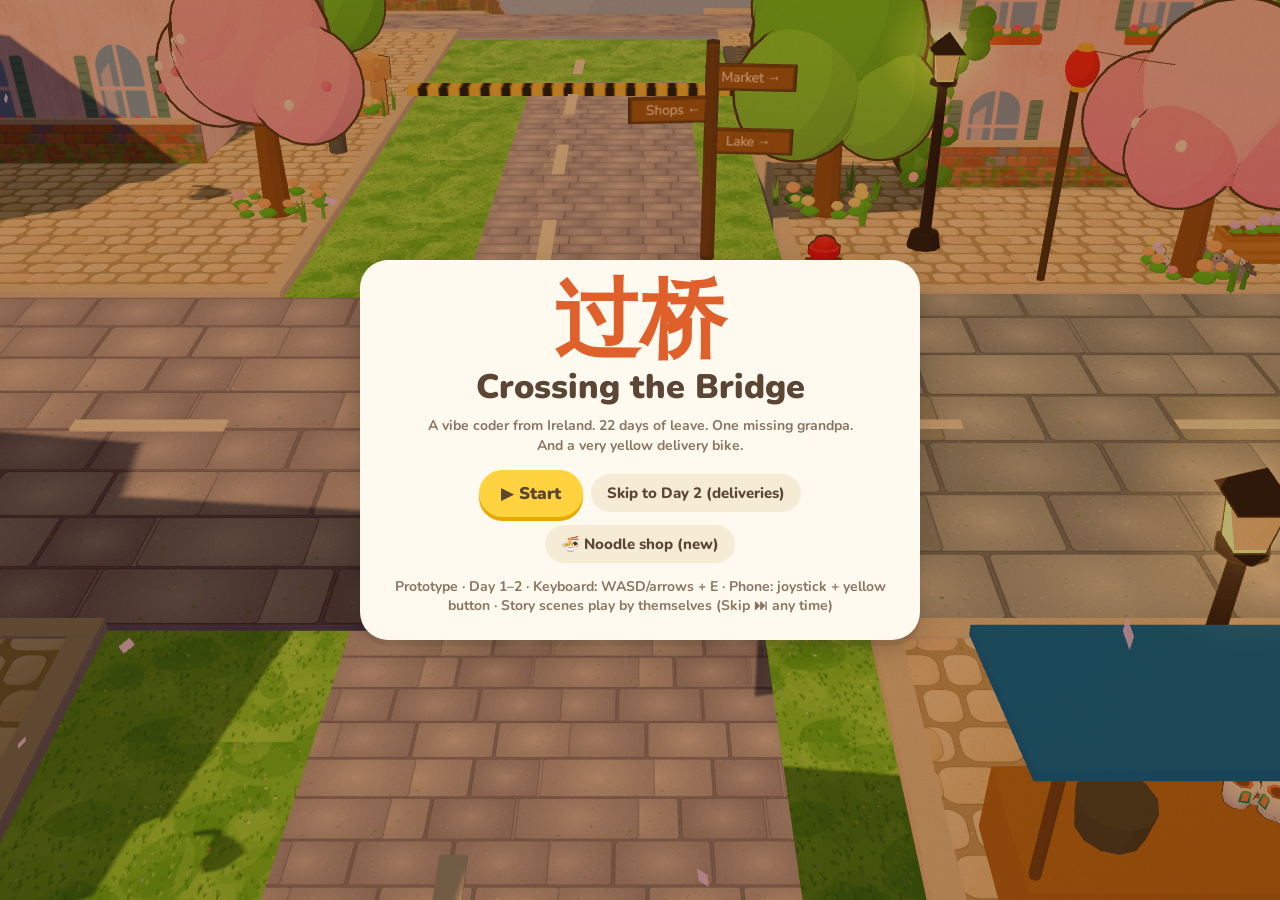
==== commit 57605de8: "Cast as 3D sprites, acted emotions, serving moment, story controls, closed shop - Drawn scenes no lo" ====
--- a/prototype/index.html
+++ b/prototype/index.html
@@ -27,7 +27,7 @@
     <div id="compass" class="hidden"><div id="compass-arrow">▲</div></div>
   </div>
 
-  <div id="cine-top" class="cine-bar"><button id="cine-skip">Skip ⏭</button></div>
+  <div id="cine-top" class="cine-bar"><button id="cine-auto" title="Autoplay (A)">Auto ▶</button><button id="cine-skip" title="Skip (Esc)">Skip ⏭</button></div>
   <div id="cine-bot" class="cine-bar"></div>
   <div id="result-pop" class="hidden"></div>
 
--- a/prototype/style.css
+++ b/prototype/style.css
@@ -597,7 +597,7 @@
 
 /* opening: colour grades and a quiet lower-third caption */
 body.grade-memory #scene { filter: sepia(0.22) saturate(1.3) brightness(1.05) contrast(1.02); transition: filter .4s; }
-body.grade-dublin #scene { filter: saturate(0.6) brightness(0.92) contrast(0.97) hue-rotate(-6deg); transition: filter .4s; }
+body.grade-dublin #scene { filter: saturate(0.12) brightness(0.9) contrast(0.92) hue-rotate(-8deg); transition: filter .4s; }   /* the grey office: colour drained */
 body.grade-memory #ui::before, body.grade-dublin #ui::before {
   content: ""; position: absolute; inset: 0; pointer-events: none;
   background: radial-gradient(ellipse at center, transparent 55%, rgba(60, 30, 10, .35) 100%);
@@ -754,3 +754,27 @@
 /* ---------- the drawn noodle shop (shop2d.js) ---------- */
 canvas.shop2d { position: fixed; inset: 0; width: 100%; height: 100%; pointer-events: auto; z-index: 5; touch-action: none; cursor: none; background: #3a2a2a; }
 #ui > .k3-result { pointer-events: auto; z-index: 20; }
+
+/* the shop's opening card: the bowl's journey in five pictures */
+.svc-steps { display: flex; align-items: center; justify-content: center; flex-wrap: wrap; gap: 6px; margin: 12px 0 6px; font-size: 30px; }
+.svc-steps span { display: flex; flex-direction: column; align-items: center; min-width: 64px; }
+.svc-steps small { font-size: 12px; font-weight: 800; color: #7a4a3a; margin-top: 2px; }
+.svc-steps i { font-style: normal; color: #c9a27a; font-size: 20px; }
+
+/* story controls: autoplay toggle beside Skip, and the ▼ hold point */
+#cine-auto {
+  position: absolute; right: calc(max(14px, env(safe-area-inset-right, 0px)) + 96px); bottom: 10px;
+  background: rgba(255, 250, 240, 0.16); color: var(--cream); border: none; border-radius: 999px;
+  padding: 6px 14px; font-weight: 800; font-size: 14px; opacity: 0; pointer-events: none; transition: opacity 0.4s;
+}
+#cine-auto.on { background: var(--duck, #ffd23f); color: #3a2418; }
+body.cine #cine-auto { opacity: 1; pointer-events: auto; }
+#dialogue.wait::after {
+  content: '▼'; position: absolute; right: 30px; bottom: 10px; font-size: 16px; color: #e0602c;
+  animation: holdpoint 0.8s ease-in-out infinite;
+}
+@keyframes holdpoint { 0%, 100% { transform: translateY(0); } 50% { transform: translateY(5px); } }
+
+/* colour comes back slowly (the daydream), and the 'life flip' on arrival in Kunming */
+#scene { transition: filter 2.2s ease; }
+body.grade-flip #scene { filter: saturate(1.7) brightness(1.12); transition: none; }
